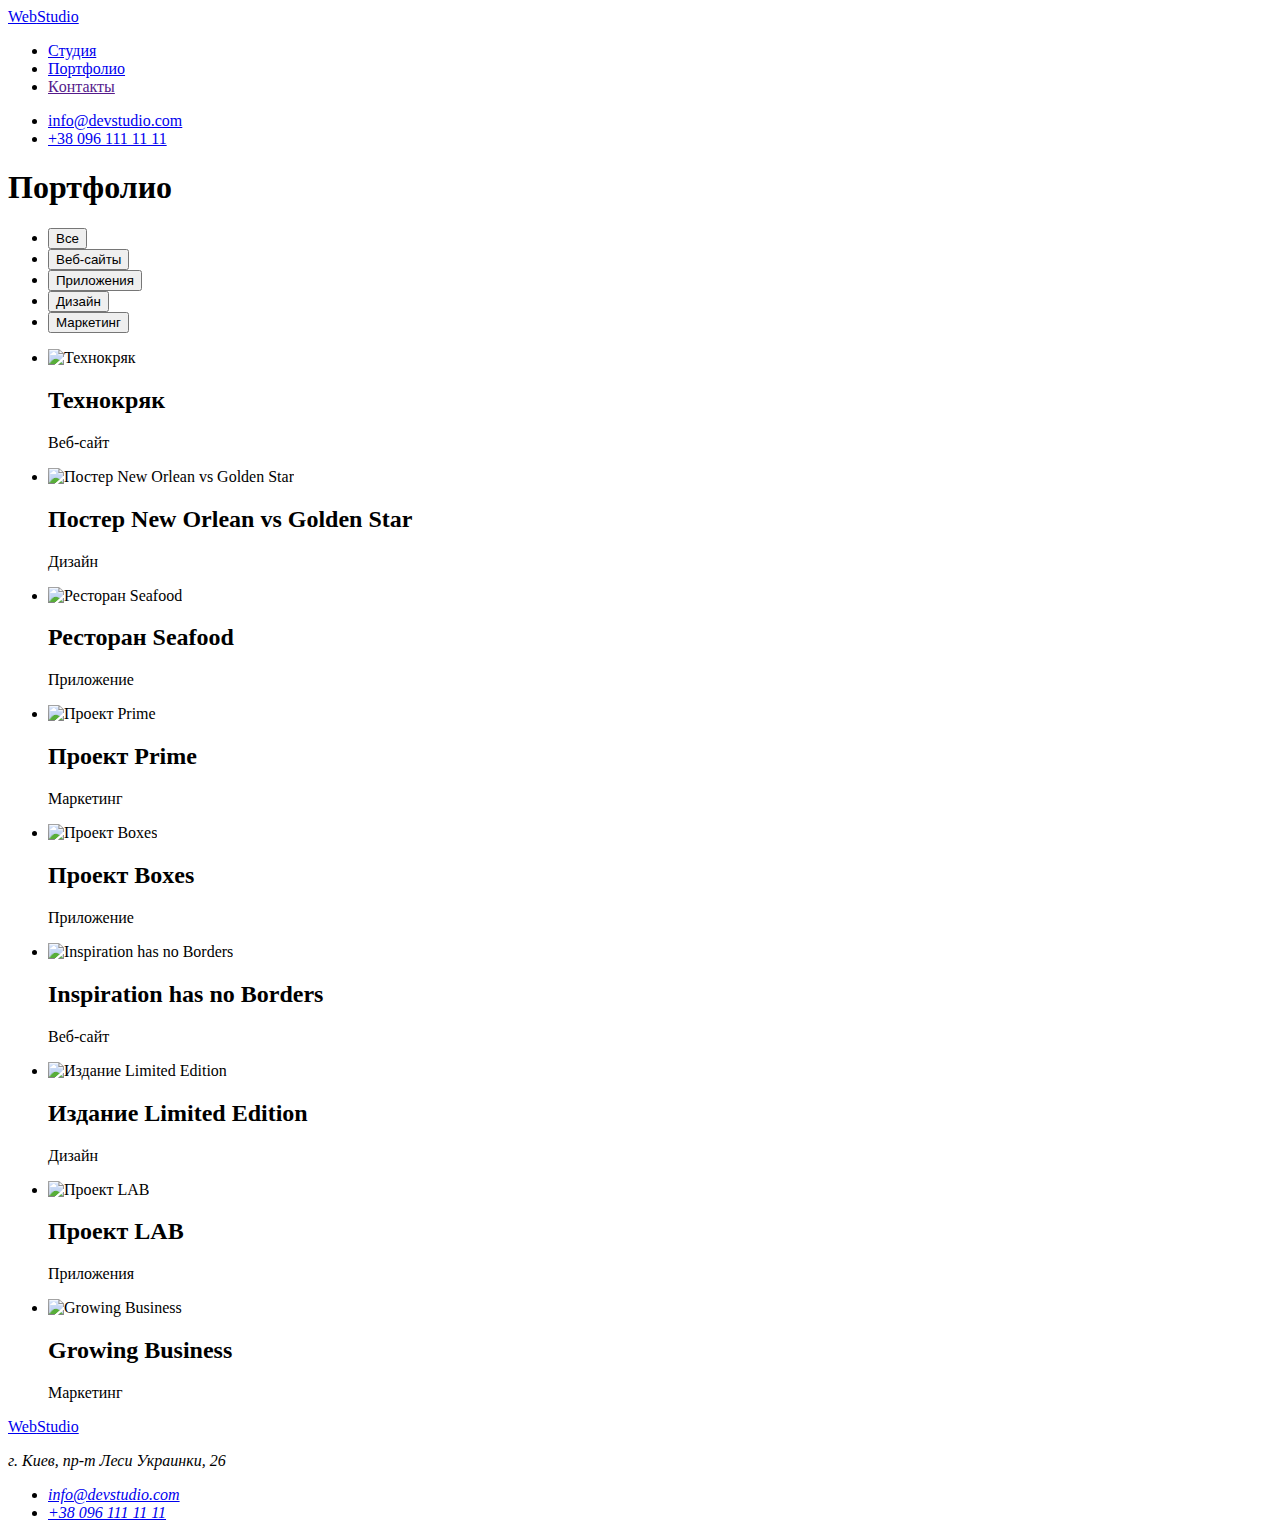
==== portfolio.html @ 94d2646f "Добавляет стартовые файлы" ====
<!DOCTYPE html>
<html lang="ru">
  <head>
    <meta charset="UTF-8" />
    <meta name="viewport" content="width=device-width, initial-scale=1.0" />
    <title>WebStudio</title>
    <link rel="preconnect" href="https://fonts.gstatic.com" />
    <link
      href="https://fonts.googleapis.com/css2?family=Raleway:wght@700&family=Roboto:wght@400;500;700;900&display=swap"
      rel="stylesheet"
    />
    <link
      rel="stylesheet"
      href="https://cdnjs.cloudflare.com/ajax/libs/modern-normalize/1.0.0/modern-normalize.min.css"
      integrity="sha512-ISS7cAi1PEhQ8jnbJpJZMd29NlhNj4AWYyLOSp2CE/CsHxTCu+r+t0D2yoJudVrd0/8fTVPUVDzY5Tvli75u/g=="
      crossorigin="anonymous"
    />
    <link rel="stylesheet" href="css/styles.css" />
  </head>
  <body>
    <!--Шапка сайта-->
    <header class="page-header">
      <div class="container">
        <nav class="nav">
          <a class="link logo" href="./index.html"
            ><span class="logo-part">Web</span>Studio</a
          >
          <ul class="nav list">
            <li class="nav-item">
              <a class="link nav" href="./index.html">Студия</a>
            </li>
            <li class="nav-item">
              <a class="link nav current" href="./portfolio.html">Портфолио</a>
            </li>
            <li class="nav-item"><a class="link nav" href="">Кoнтакты</a></li>
          </ul>
        </nav>
        <ul class="list contacts">
          <li class="contacts-item">
            <a class="link" href="mailto:info@devstudio.com"
              >info@devstudio.com</a
            >
          </li>
          <li class="contacts-item">
            <a class="link" href="tel:+380961111111">+38 096 111 11 11</a>
          </li>
        </ul>
      </div>
    </header>
    <main>
      <section class="section">
        <div class="container">
          <h1 class="hidden-title">Портфолио</h1>
          <ul class="list card-set menu-item">
            <li class="menu">
              <button type="button" class="button-menu">Все</button>
            </li>
            <li class="menu">
              <button type="button" class="button-menu">Веб-сайты</button>
            </li>
            <li class="menu">
              <button type="button" class="button-menu">Приложения</button>
            </li>
            <li class="menu">
              <button type="button" class="button-menu">Дизайн</button>
            </li>
            <li class="menu">
              <button type="button" class="button-menu">Маркетинг</button>
            </li>
          </ul>

          <ul class="list card-set">
            <li class="portfolio-card">
              <img
                src="./images/portfolio/img1.jpg"
                alt="Технокряк"
                width="368"
              />
              <div class="portfolio-text">
                <h2 class="portfolio-tittle">Технокряк</h2>
                <p class="portfolio-item">Веб-сайт</p>
              </div>
            </li>

            <li class="portfolio-card">
              <img
                src="./images/portfolio/img2.jpg"
                alt="Постер New Orlean vs Golden Star"
                width="368"
              />
              <div class="portfolio-text">
                <h2 class="portfolio-tittle">
                  Постер New Orlean vs Golden Star
                </h2>
                <p class="portfolio-item">Дизайн</p>
              </div>
            </li>

            <li class="portfolio-card">
              <img
                src="./images/portfolio/img3.jpg"
                alt="Ресторан Seafood"
                width="368"
              />
              <div class="portfolio-text">
                <h2 class="portfolio-tittle">Ресторан Seafood</h2>
                <p class="portfolio-item">Приложение</p>
              </div>
            </li>
            <li class="portfolio-card">
              <img
                src="./images/portfolio/img4.jpg"
                alt="Проект Prime"
                width="368"
              />
              <div class="portfolio-text">
                <h2 class="portfolio-tittle">Проект Prime</h2>
                <p class="portfolio-item">Маркетинг</p>
              </div>
            </li>
            <li class="portfolio-card">
              <img
                src="./images/portfolio/img5.jpg"
                alt="Проект Boxes"
                width="368"
              />
              <div class="portfolio-text">
                <h2 class="portfolio-tittle">Проект Boxes</h2>
                <p class="portfolio-item">Приложение</p>
              </div>
            </li>
            <li class="portfolio-card">
              <img
                src="./images/portfolio/img6.jpg"
                alt="Inspiration has no Borders"
                width="368"
              />
              <div class="portfolio-text">
                <h2 class="portfolio-tittle">Inspiration has no Borders</h2>
                <p class="portfolio-item">Веб-сайт</p>
              </div>
            </li>
            <li class="portfolio-card">
              <img
                src="./images/portfolio/img7.jpg"
                alt="Издание Limited Edition"
                width="368"
              />
              <div class="portfolio-text">
                <h2 class="portfolio-tittle">Издание Limited Edition</h2>
                <p class="portfolio-item">Дизайн</p>
              </div>
            </li>
            <li class="portfolio-card">
              <img
                src="./images/portfolio/img8.jpg"
                alt="Проект LAB"
                width="368"
              />
              <div class="portfolio-text">
                <h2 class="portfolio-tittle">Проект LAB</h2>
                <p class="portfolio-item">Приложения</p>
              </div>
            </li>
            <li class="portfolio-card">
              <img
                src="./images/portfolio/img9.jpg"
                alt="Growing Business"
                width="368"
              />
              <div class="portfolio-text">
                <h2 class="portfolio-tittle">Growing Business</h2>
                <p class="portfolio-item">Маркетинг</p>
              </div>
            </li>
          </ul>
        </div>
      </section>
    </main>
    <footer class="dark-bg footer">
      <div class="container">
        <a class="link logo white" href="./index.html"
          ><span class="logo-part">Web</span>Studio</a
        >
        <address class="address">
          <p class="text address">г. Киев, пр-т Леси Украинки, 26</p>
          <ul class="list">
            <li class="footer-item">
              <a class="link" href="mailto:info@devstudio.com"
                >info@devstudio.com</a
              >
            </li>
            <li class="footer-item">
              <a class="link" href="tel:+380961111111">+38 096 111 11 11</a>
            </li>
          </ul>
        </address>
      </div>
    </footer>
  </body>
</html>
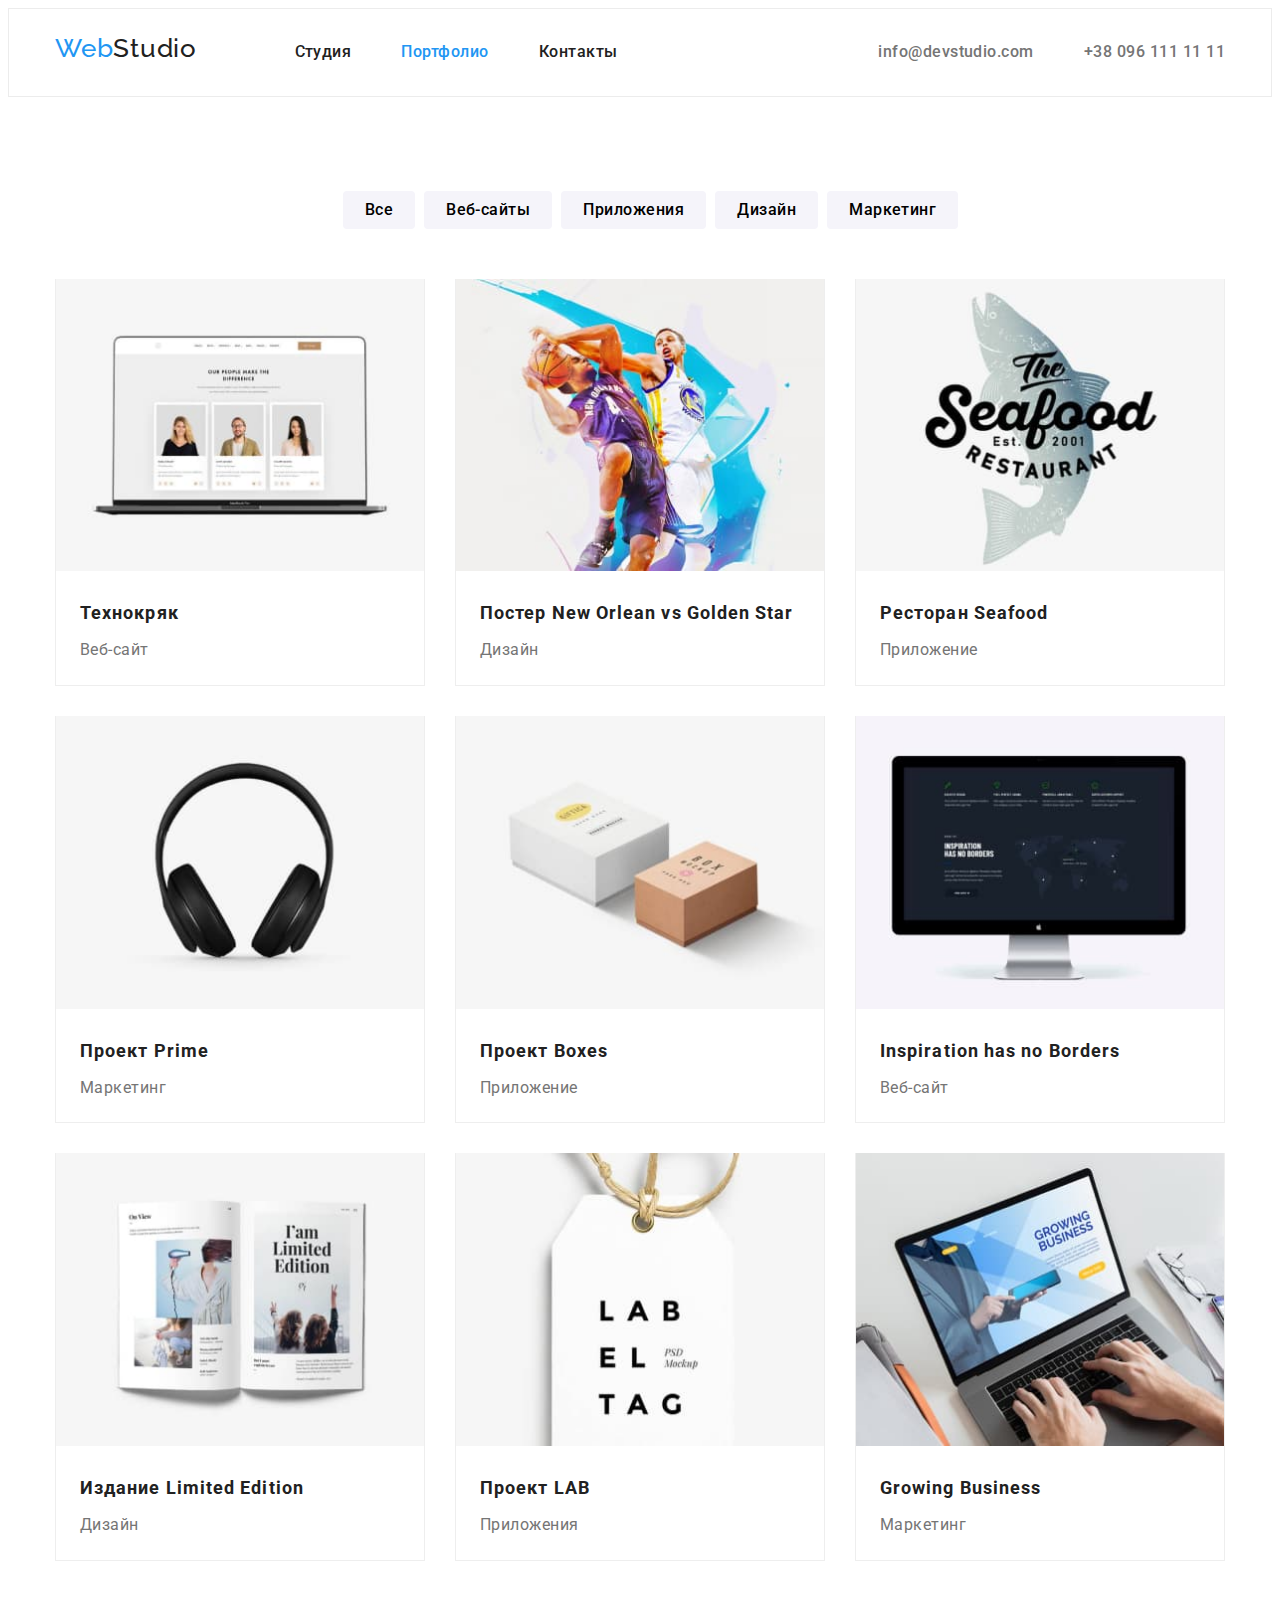
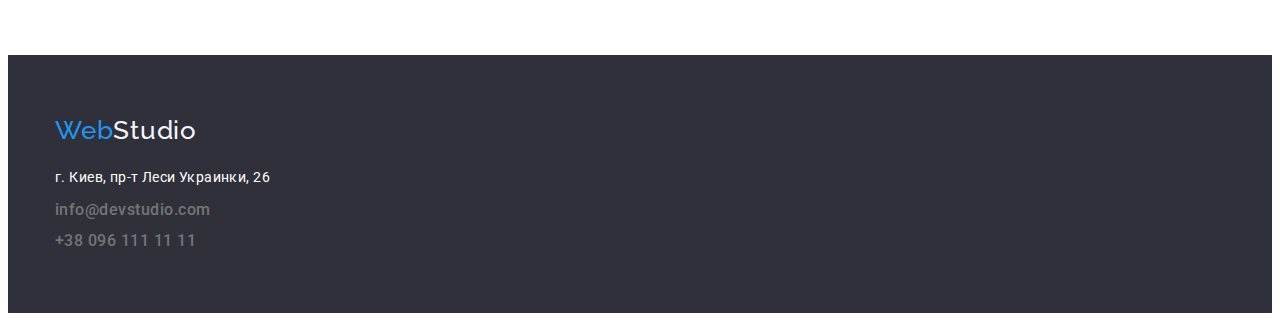
==== commit 497bb1ef: "Вносит правки" ====
--- a/portfolio.html
+++ b/portfolio.html
@@ -15,7 +15,7 @@
       integrity="sha512-ISS7cAi1PEhQ8jnbJpJZMd29NlhNj4AWYyLOSp2CE/CsHxTCu+r+t0D2yoJudVrd0/8fTVPUVDzY5Tvli75u/g=="
       crossorigin="anonymous"
     />
-    <link rel="stylesheet" href="css/styles.css" />
+    <link rel="stylesheet" href="./css /styles.css" />
   </head>
   <body>
     <!--Шапка сайта-->
@@ -72,7 +72,7 @@
           <ul class="list card-set">
             <li class="portfolio-card">
               <img
-                src="./images/portfolio/img1.jpg"
+                src="./images /portfolio/img1.jpg"
                 alt="Технокряк"
                 width="368"
               />
@@ -84,7 +84,7 @@
 
             <li class="portfolio-card">
               <img
-                src="./images/portfolio/img2.jpg"
+                src="./images /portfolio/img2.jpg"
                 alt="Постер New Orlean vs Golden Star"
                 width="368"
               />
@@ -98,7 +98,7 @@
 
             <li class="portfolio-card">
               <img
-                src="./images/portfolio/img3.jpg"
+                src="./images /portfolio/img3.jpg"
                 alt="Ресторан Seafood"
                 width="368"
               />
@@ -109,7 +109,7 @@
             </li>
             <li class="portfolio-card">
               <img
-                src="./images/portfolio/img4.jpg"
+                src="./images /portfolio/img4.jpg"
                 alt="Проект Prime"
                 width="368"
               />
@@ -120,7 +120,7 @@
             </li>
             <li class="portfolio-card">
               <img
-                src="./images/portfolio/img5.jpg"
+                src="./images /portfolio/img5.jpg"
                 alt="Проект Boxes"
                 width="368"
               />
@@ -131,7 +131,7 @@
             </li>
             <li class="portfolio-card">
               <img
-                src="./images/portfolio/img6.jpg"
+                src="./images /portfolio/img6.jpg"
                 alt="Inspiration has no Borders"
                 width="368"
               />
@@ -142,7 +142,7 @@
             </li>
             <li class="portfolio-card">
               <img
-                src="./images/portfolio/img7.jpg"
+                src="./images /portfolio/img7.jpg"
                 alt="Издание Limited Edition"
                 width="368"
               />
@@ -153,7 +153,7 @@
             </li>
             <li class="portfolio-card">
               <img
-                src="./images/portfolio/img8.jpg"
+                src="./images /portfolio/img8.jpg"
                 alt="Проект LAB"
                 width="368"
               />
@@ -164,7 +164,7 @@
             </li>
             <li class="portfolio-card">
               <img
-                src="./images/portfolio/img9.jpg"
+                src="./images /portfolio/img9.jpg"
                 alt="Growing Business"
                 width="368"
               />
--- a/css /styles.css
+++ b/css /styles.css
@@ -0,0 +1,355 @@
+:root {
+  --primary-color: #757575;
+  --secondary-color: #212121;
+  --accent-color: #2196f3;
+  --main-font: "Roboto";
+  --accent-font: "Raleway";
+  --prime-bg: #e5e5e5;
+  --secondary-bg: #f5f4fa;
+  --dark-bg: #2f303a;
+}
+html {
+  box-sizing: border-box;
+}
+
+*,
+*::before,
+*::after {
+  box-sizing: inherit;
+}
+
+h1,
+h2,
+h3,
+h4,
+h5,
+h6,
+p {
+  margin-top: 0;
+}
+
+.list {
+  list-style: none;
+  padding-left: 0;
+  margin: 0;
+}
+
+/* img {
+  display: block;
+  max-width: 100%;
+  height: auto; */
+
+body {
+  font-family: var(--main-font), sans-serif;
+  font-size: 16px;
+  letter-spacing: 0.03em;
+  color: var(--primary-color);
+  font-weight: 400;
+}
+
+.link {
+  color: inherit;
+  text-decoration: none;
+  line-height: 1.43;
+  font-weight: 500;
+  padding-top: 32px;
+  padding-bottom: 32px;
+}
+
+.container {
+  width: 1200px;
+  padding-right: 15px;
+  padding-left: 15px;
+  margin-left: auto;
+  margin-right: auto;
+}
+
+.nav.list {
+  display: inline-flex;
+}
+
+.nav-item:not(:last-child) {
+  margin-right: 50px;
+}
+
+.contacts-item:not(:last-child) {
+  margin-right: 50px;
+}
+
+.page-header .container {
+  display: flex;
+  align-items: center;
+}
+.nav {
+  margin-right: auto;
+  align-items: center;
+}
+.page-header .list.contacts {
+  display: flex;
+}
+
+.page-header {
+  /* padding-top: 30px;
+  padding-bottom: 30px; */
+  border: 1px solid #ececec;
+}
+
+.link.nav {
+  color: var(--secondary-color);
+  display: inline-block;
+}
+.link.nav.current {
+  color: var(--accent-color);
+}
+.link:hover,
+.link:focus,
+.link:active {
+  color: var(--accent-color);
+}
+
+.address {
+  font-style: inherit;
+  margin: 0;
+}
+.link.logo {
+  color: var(--secondary-color);
+  font-family: var(--accent-font);
+  font-size: 26px;
+  letter-spacing: 0.03em;
+  line-height: 1.19;
+  margin-right: 93px;
+  /* display: inline-block; */
+}
+.link.logo.white {
+  color: #f5f4fa;
+}
+.logo-part {
+  color: var(--accent-color);
+}
+.dark-bg {
+  background-color: var(--dark-bg);
+}
+.hero-section {
+  margin-left: auto;
+  margin-right: auto;
+  padding: 200px 0px;
+}
+
+.hero-container {
+  max-width: 696px;
+}
+
+.title {
+  font-size: 44px;
+  line-height: 1.36;
+  letter-spacing: 0.06em;
+  text-transform: uppercase;
+  text-align: center;
+  font-weight: 900;
+  color: #ffffff;
+}
+.button {
+  font-size: 16px;
+  line-height: 1.87;
+  font-weight: 700;
+  display: flex;
+  text-align: center;
+  align-items: center;
+  letter-spacing: 0.06em;
+  color: white;
+  background-color: var(--accent-color);
+  cursor: pointer;
+  margin-left: auto;
+  margin-right: auto;
+  /* margin-bottom: 200px; */
+  border: none;
+  border-radius: 4px;
+  padding-left: 30px;
+  padding-right: 30px;
+  padding-top: 10px;
+  padding-bottom: 10px;
+}
+.button:focus {
+  background-color: var(--accent-color);
+}
+.hidden-title {
+  /* visibility: hidden;
+  height: 0; */
+  position: absolute;
+  clip: rect(0 0 0 0);
+  width: 1px;
+  height: 1px;
+  margin: -1px;
+}
+.title-features {
+  font-size: 14px;
+  line-height: 1.14;
+  letter-spacing: 0.03em;
+  text-transform: uppercase;
+  color: var(--secondary-color);
+  font-weight: 700;
+  margin-bottom: 10px;
+}
+
+.text {
+  font-size: 14px;
+  line-height: 1.71;
+  letter-spacing: 0.03em;
+  color: var(--primary-color);
+}
+.section {
+  padding-top: 94px;
+  padding-bottom: 94px;
+}
+.section.team {
+  background-color: var(--secondary-bg);
+}
+.section.gallery {
+  padding-top: 0;
+}
+
+.second-title {
+  font-size: 36px;
+  line-height: 1.16;
+  text-align: center;
+  letter-spacing: 0.03em;
+  color: var(--secondary-color);
+  font-weight: 700;
+  margin-bottom: 50px;
+}
+.card-set {
+  display: flex;
+  flex-wrap: wrap;
+  margin-right: -30px;
+}
+.features-item {
+  width: 270px;
+  /* height: 101px; */
+  margin-right: 30px;
+  flex-basis: calc((100% - 4 * 30px) / 4);
+}
+
+.gallery-item {
+  margin-right: 30px;
+  flex-basis: calc((100% - 3 * 30px) / 3);
+}
+
+.team-names {
+  font-weight: 500;
+  font-size: 16px;
+  line-height: 1.187;
+  letter-spacing: 0.03em;
+  color: var(--secondary-color);
+  /* padding-top: 30px; */
+  margin-bottom: 0;
+}
+.team-cards {
+  text-align: center;
+  margin-right: 30px;
+  flex-basis: calc((100% - 4 * 30px) / 4);
+  background-color: #fff;
+  box-shadow: 0px 1px 3px rgba(0, 0, 0, 0.12), 0px 1px 1px rgba(0, 0, 0, 0.14),
+    0px 2px 1px rgba(0, 0, 0, 0.2);
+  border-radius: 0px 0px 4px 4px;
+}
+.card-text {
+  padding: 30px;
+}
+.position {
+  font-size: 16px;
+  line-height: 1.18;
+  letter-spacing: 0.03em;
+  color: var(--primary-color);
+  padding-top: 10px;
+  /* padding-bottom: 30px; */
+  margin-bottom: 0;
+}
+
+.dark-bg.footer {
+  padding-top: 60px;
+  padding-bottom: 60px;
+}
+.text.address {
+  color: #ffffff;
+  margin-top: 20px;
+}
+.footer-item {
+  margin-top: 9px;
+}
+.button-menu {
+  background: var(--secondary-bg);
+  border-radius: 4px;
+  font-family: Roboto;
+  font-size: 16px;
+  line-height: 1.62;
+  text-align: center;
+  letter-spacing: 0.03em;
+  align-items: center;
+  font-weight: 500;
+  border: none;
+  padding-left: 22px;
+  padding-right: 22px;
+  padding-top: 6px;
+  padding-bottom: 6px;
+}
+.button-menu:hover,
+.button-menu:focus {
+  background-color: var(--accent-color);
+  color: #ffffff;
+  box-shadow: 0px 3px 1px rgba(0, 0, 0, 0.1), 0px 1px 2px rgba(0, 0, 0, 0.08),
+    0px 2px 2px rgba(0, 0, 0, 0.12);
+}
+.menu {
+  text-align: center;
+  margin-right: 9px;
+}
+.list.menu-item {
+  justify-content: center;
+  margin-bottom: 50px;
+}
+.portfolio-text {
+  /* margin-left: 24px;
+  margin-top: 20px; */
+  padding-left: 24px;
+  padding-right: 24px;
+  padding-top: 20px;
+  padding-bottom: 20px;
+}
+
+.portfolio-tittle {
+  font-weight: 700;
+  font-size: 18px;
+  line-height: 2;
+  letter-spacing: 0.06em;
+  color: var(--secondary-color);
+  /* margin-top: 20px; */
+  /* margin-left: 24px; */
+  margin-bottom: 0;
+}
+.portfolio-item {
+  font-size: 16px;
+  line-height: 1.87;
+  letter-spacing: 0.03em;
+  color: var(--primary-color);
+  /* margin-left: 24px; */
+  /* margin-bottom: 20px; */
+  margin-top: 4px;
+  margin-block-end: 0em;
+}
+.portfolio-card {
+  margin-right: 30px;
+  flex-basis: calc((100% - 9 * 30px) / 9);
+  border: 1px solid #eeeeee;
+  width: 370px;
+  margin-bottom: 30px;
+  min-height: 404px;
+  border-top: none;
+}
+
+.portfolio-card:nth-child(3n) {
+  margin-right: 0;
+}
+
+.portfolio-card:nth-last-child(-n + 3) {
+  margin-bottom: 0;
+}
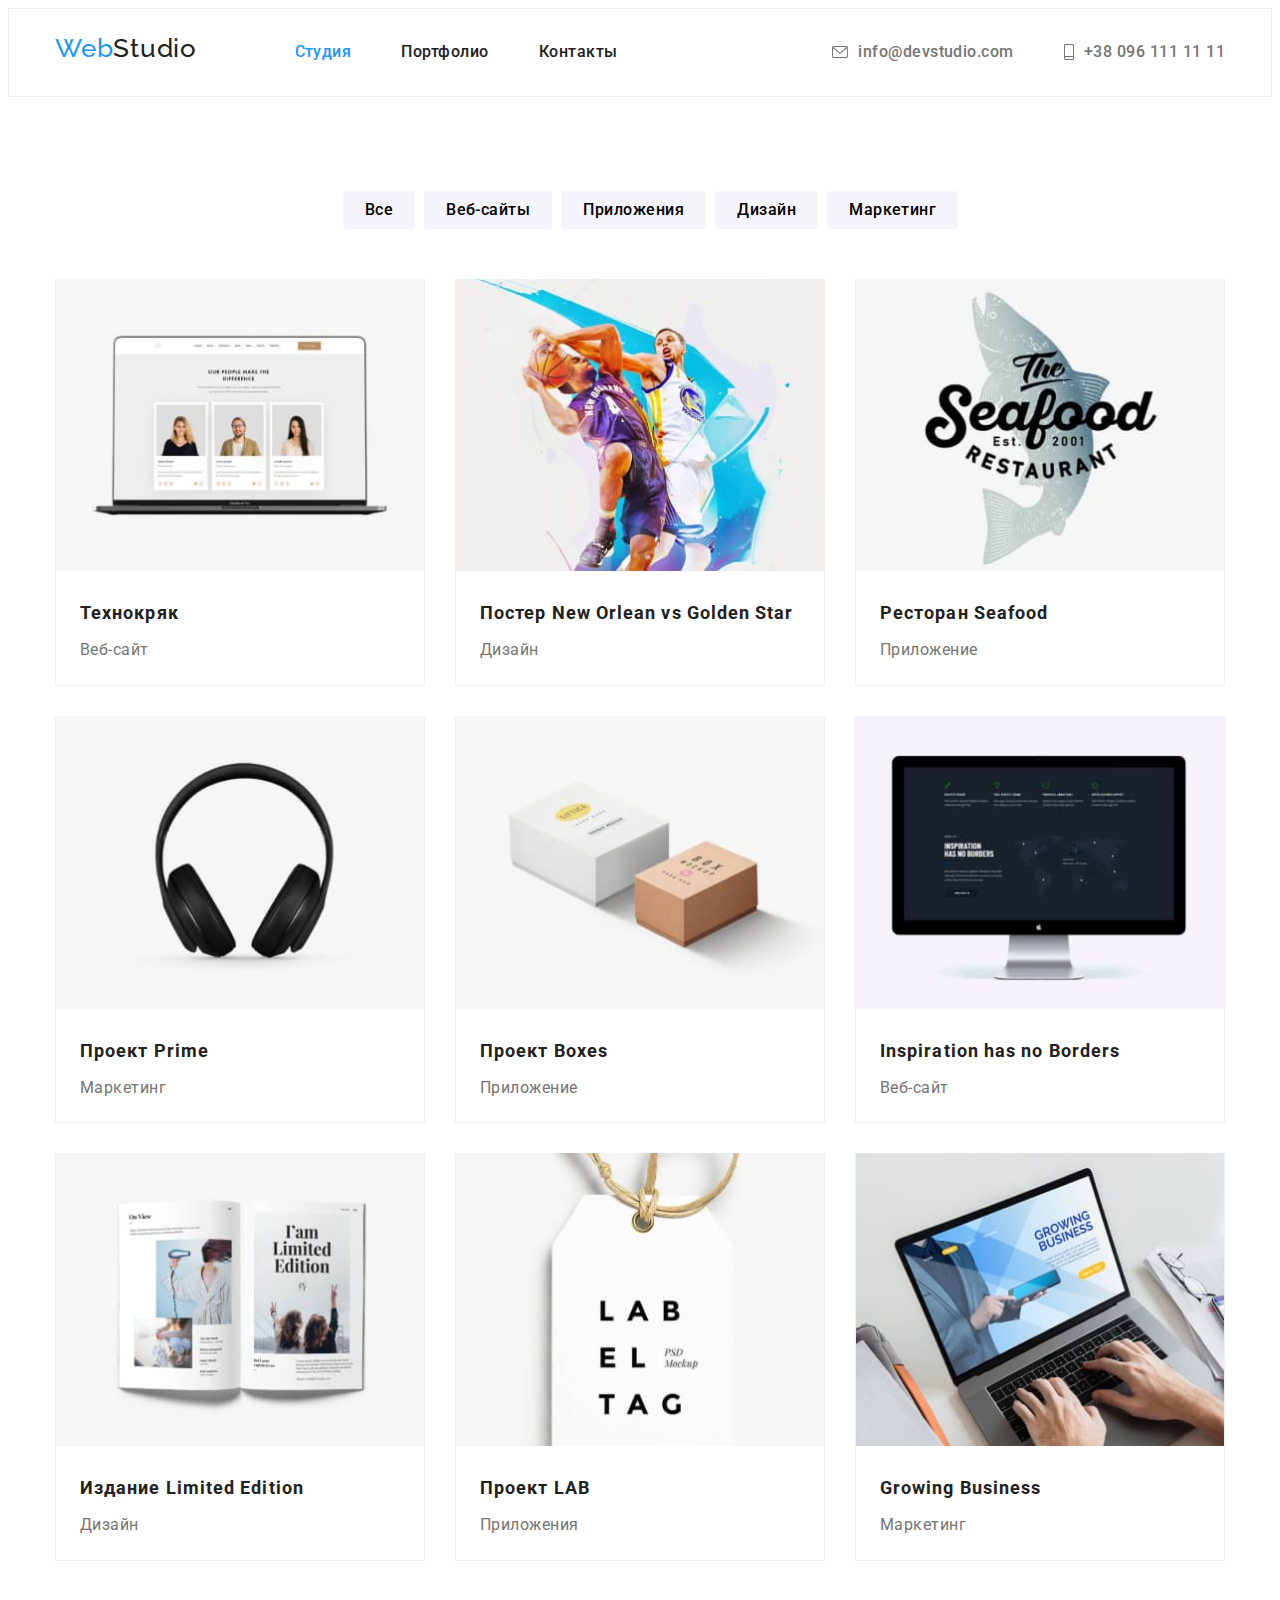
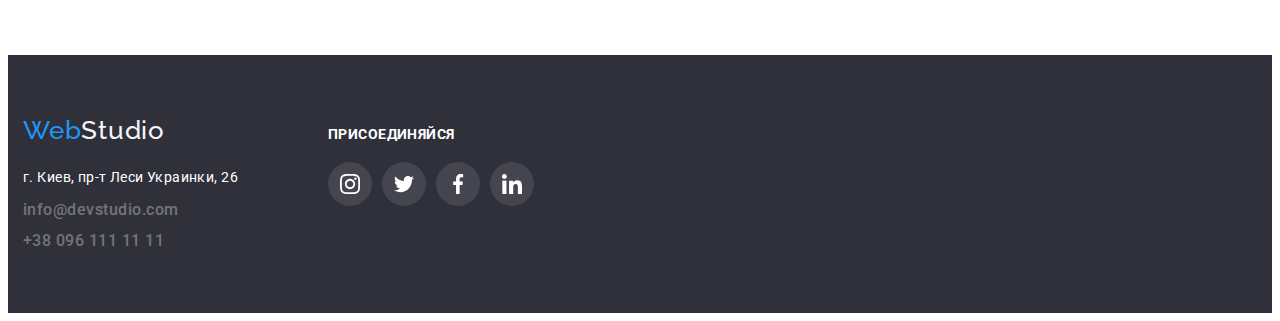
==== commit d3548193: "Добавляет фон и декоративные элементы" ====
--- a/portfolio.html
+++ b/portfolio.html
@@ -27,22 +27,30 @@
           >
           <ul class="nav list">
             <li class="nav-item">
-              <a class="link nav" href="./index.html">Студия</a>
+              <a class="link nav current" href="./index.html">Студия</a>
             </li>
             <li class="nav-item">
-              <a class="link nav current" href="./portfolio.html">Портфолио</a>
+              <a class="link nav" href="./portfolio.html">Портфолио</a>
             </li>
             <li class="nav-item"><a class="link nav" href="">Кoнтакты</a></li>
           </ul>
         </nav>
         <ul class="list contacts">
           <li class="contacts-item">
-            <a class="link" href="mailto:info@devstudio.com"
-              >info@devstudio.com</a
-            >
+            <a class="link contacts-link" href="mailto:info@devstudio.com">
+              <svg class="contacts-icon">
+                <use href="./images/svg/sprite.svg#icon-envelope"></use>
+              </svg>
+              info@devstudio.com
+            </a>
           </li>
           <li class="contacts-item">
-            <a class="link" href="tel:+380961111111">+38 096 111 11 11</a>
+            <a class="link contacts-link" href="tel:+380961111111">
+              <svg class="contacts-icon phone">
+                <use href="./images/svg/sprite.svg#icon-phone"></use>
+              </svg>
+              +38 096 111 11 11
+            </a>
           </li>
         </ul>
       </div>
@@ -72,7 +80,7 @@
           <ul class="list card-set">
             <li class="portfolio-card">
               <img
-                src="./images /portfolio/img1.jpg"
+                src="./images/portfolio/img1.jpg"
                 alt="Технокряк"
                 width="368"
               />
@@ -84,7 +92,7 @@
 
             <li class="portfolio-card">
               <img
-                src="./images /portfolio/img2.jpg"
+                src="./images/portfolio/img2.jpg"
                 alt="Постер New Orlean vs Golden Star"
                 width="368"
               />
@@ -98,7 +106,7 @@
 
             <li class="portfolio-card">
               <img
-                src="./images /portfolio/img3.jpg"
+                src="./images/portfolio/img3.jpg"
                 alt="Ресторан Seafood"
                 width="368"
               />
@@ -109,7 +117,7 @@
             </li>
             <li class="portfolio-card">
               <img
-                src="./images /portfolio/img4.jpg"
+                src="./images/portfolio/img4.jpg"
                 alt="Проект Prime"
                 width="368"
               />
@@ -120,7 +128,7 @@
             </li>
             <li class="portfolio-card">
               <img
-                src="./images /portfolio/img5.jpg"
+                src="./images/portfolio/img5.jpg"
                 alt="Проект Boxes"
                 width="368"
               />
@@ -131,7 +139,7 @@
             </li>
             <li class="portfolio-card">
               <img
-                src="./images /portfolio/img6.jpg"
+                src="./images/portfolio/img6.jpg"
                 alt="Inspiration has no Borders"
                 width="368"
               />
@@ -142,7 +150,7 @@
             </li>
             <li class="portfolio-card">
               <img
-                src="./images /portfolio/img7.jpg"
+                src="./images/portfolio/img7.jpg"
                 alt="Издание Limited Edition"
                 width="368"
               />
@@ -153,7 +161,7 @@
             </li>
             <li class="portfolio-card">
               <img
-                src="./images /portfolio/img8.jpg"
+                src="./images/portfolio/img8.jpg"
                 alt="Проект LAB"
                 width="368"
               />
@@ -164,7 +172,7 @@
             </li>
             <li class="portfolio-card">
               <img
-                src="./images /portfolio/img9.jpg"
+                src="./images/portfolio/img9.jpg"
                 alt="Growing Business"
                 width="368"
               />
@@ -177,24 +185,81 @@
         </div>
       </section>
     </main>
+
+    <!-- Футер -->
     <footer class="dark-bg footer">
-      <div class="container">
-        <a class="link logo white" href="./index.html"
-          ><span class="logo-part">Web</span>Studio</a
-        >
-        <address class="address">
-          <p class="text address">г. Киев, пр-т Леси Украинки, 26</p>
-          <ul class="list">
-            <li class="footer-item">
-              <a class="link" href="mailto:info@devstudio.com"
-                >info@devstudio.com</a
-              >
-            </li>
-            <li class="footer-item">
-              <a class="link" href="tel:+380961111111">+38 096 111 11 11</a>
-            </li>
-          </ul>
-        </address>
+      <div class="container footer-container">
+        <div class="address-container">
+          <a class="link logo white" href="./index.html"
+            ><span class="logo-part">Web</span>Studio</a
+          >
+          <address class="address">
+            <p class="text address">г. Киев, пр-т Леси Украинки, 26</p>
+            <ul class="list">
+              <li class="footer-item">
+                <a class="link" href="mailto:info@devstudio.com"
+                  >info@devstudio.com</a
+                >
+              </li>
+              <li class="footer-item">
+                <a class="link" href="tel:+380961111111">+38 096 111 11 11</a>
+              </li>
+            </ul>
+          </address>
+        </div>
+        <div class="join-container">
+          <h3 class="third-title">Присоединяйся</h3>
+          <ul class="list social-icons">
+            <li class="social-icons-item">
+              <a
+                href=""
+                class="footer-icons-link"
+                target="_blank"
+                rel="noopener noreferrer"
+              >
+                <svg class="footer-icons-svg">
+                  <use href="./images/svg/sprite.svg#icon-instagram"></use>
+                </svg>
+              </a>
+            </li>
+            <li class="social-icons-item">
+              <a
+                href=""
+                class="footer-icons-link"
+                target="_blank"
+                rel="noopener noreferrer"
+              >
+                <svg class="footer-icons-svg">
+                  <use href="./images/svg/sprite.svg#icon-twitter"></use>
+                </svg>
+              </a>
+            </li>
+            <li class="social-icons-item">
+              <a
+                href=""
+                class="footer-icons-link"
+                target="_blank"
+                rel="noopener noreferrer"
+              >
+                <svg class="footer-icons-svg">
+                  <use href="./images/svg/sprite.svg#icon-facebook"></use>
+                </svg>
+              </a>
+            </li>
+            <li class="social-icons-item">
+              <a
+                href=""
+                class="footer-icons-link"
+                target="_blank"
+                rel="noopener noreferrer"
+              >
+                <svg class="footer-icons-svg">
+                  <use href="./images/svg/sprite.svg#icon-linkedin"></use>
+                </svg>
+              </a>
+            </li>
+          </ul>
+        </div>
       </div>
     </footer>
   </body>
--- a/css /styles.css
+++ b/css /styles.css
@@ -7,6 +7,7 @@
   --prime-bg: #e5e5e5;
   --secondary-bg: #f5f4fa;
   --dark-bg: #2f303a;
+  --social-icon-color: #afb1b8;
 }
 html {
   box-sizing: border-box;
@@ -64,6 +65,7 @@
   margin-right: auto;
 }
 
+/* Хедер */
 .nav.list {
   display: inline-flex;
 }
@@ -74,6 +76,23 @@
 
 .contacts-item:not(:last-child) {
   margin-right: 50px;
+}
+.contacts-link {
+  display: flex;
+  align-items: center;
+}
+.contacts-icon {
+  width: 16px;
+  height: 12px;
+  margin-right: 10px;
+  fill: var(--primary-color);
+}
+.contacts-icon.phone {
+  width: 10px;
+  height: 16px;
+}
+.link:hover .contacts-icon {
+  fill: var(--accent-color);
 }
 
 .page-header .container {
@@ -96,7 +115,7 @@
 
 .link.nav {
   color: var(--secondary-color);
-  display: inline-block;
+  display: block;
 }
 .link.nav.current {
   color: var(--accent-color);
@@ -129,10 +148,20 @@
 .dark-bg {
   background-color: var(--dark-bg);
 }
+/* Hero section */
 .hero-section {
   margin-left: auto;
   margin-right: auto;
   padding: 200px 0px;
+  background-image: linear-gradient(
+      to top,
+      rgba(47, 48, 58, 0.4),
+      rgba(47, 48, 58, 0.4)
+    ),
+    url(../images/bgimg.jpg);
+
+  max-width: 1600px;
+  background-repeat: no-repeat;
 }
 
 .hero-container {
@@ -172,9 +201,9 @@
 .button:focus {
   background-color: var(--accent-color);
 }
+
+/* Особенности */
 .hidden-title {
-  /* visibility: hidden;
-  height: 0; */
   position: absolute;
   clip: rect(0 0 0 0);
   width: 1px;
@@ -189,6 +218,55 @@
   color: var(--secondary-color);
   font-weight: 700;
   margin-bottom: 10px;
+}
+.first-feature::before {
+  content: "";
+  width: 270px;
+  height: 120px;
+  background-image: url(../images/svg/antenna.svg);
+  display: block;
+  background-position: right 100px top 25px;
+  background-repeat: no-repeat;
+  border-radius: 4px;
+  background-color: var(--secondary-bg);
+  margin-bottom: 30px;
+}
+
+.second-feature::before {
+  content: "";
+  width: 270px;
+  height: 120px;
+  background-image: url(../images/svg/clock.svg);
+  display: block;
+  background-position: right 100px top 25px;
+  background-repeat: no-repeat;
+  border-radius: 4px;
+  background-color: var(--secondary-bg);
+  margin-bottom: 30px;
+}
+.third-feature::before {
+  content: "";
+  width: 270px;
+  height: 120px;
+  background-image: url(../images/svg/diagram.svg);
+  display: block;
+  background-position: right 100px top 25px;
+  background-repeat: no-repeat;
+  border-radius: 4px;
+  background-color: var(--secondary-bg);
+  margin-bottom: 30px;
+}
+.fourth-feature::before {
+  content: "";
+  width: 270px;
+  height: 120px;
+  background-image: url(../images/svg/astronaut.svg);
+  display: block;
+  background-position: right 100px top 25px;
+  background-repeat: no-repeat;
+  border-radius: 4px;
+  background-color: var(--secondary-bg);
+  margin-bottom: 30px;
 }
 
 .text {
@@ -264,6 +342,68 @@
   /* padding-bottom: 30px; */
   margin-bottom: 0;
 }
+/* Иконки соц-сетей */
+.social-icons {
+  display: inline-flex;
+  padding-bottom: 30px;
+}
+.social-icons-item:not(:last-child) {
+  margin-right: 10px;
+}
+.social-icons-svg {
+  width: 20px;
+  height: 20px;
+  fill: var(--social-icon-color);
+}
+.social-icons-link {
+  width: 44px;
+  height: 44px;
+  border-radius: 50%;
+  background-color: #fff;
+  display: flex;
+  align-items: center;
+  justify-content: center;
+}
+.social-icons-link:hover .social-icons-svg,
+.social-icons-link:focus .social-icons-svg {
+  fill: #fff;
+}
+.social-icons-link:hover,
+.social-icons-link:focus {
+  background-color: var(--accent-color);
+}
+
+/* Постоянные клиенты */
+.clients-list {
+  display: flex;
+}
+.clients-link {
+  border: 1px solid var(--social-icon-color);
+  border-radius: 4px;
+  display: block;
+  padding-left: 32px;
+  padding-right: 32px;
+  padding-top: 16px;
+  padding-bottom: 16px;
+}
+.clients-link:hover .clients-svg,
+.clients-link:focus .clients-svg {
+  fill: var(--accent-color);
+}
+.clients-link:hover,
+.clients-link:focus {
+  border-color: var(--accent-color);
+}
+.clients-svg {
+  width: 106px;
+  height: 60px;
+  fill: var(--social-icon-color);
+}
+.clients-item:not(:last-child) {
+  margin-right: 30px;
+}
+
+/* Футер */
 
 .dark-bg.footer {
   padding-top: 60px;
@@ -276,6 +416,41 @@
 .footer-item {
   margin-top: 9px;
 }
+.third-title {
+  font-weight: bold;
+  font-size: 14px;
+  line-height: 16px;
+  letter-spacing: 0.03em;
+  text-transform: uppercase;
+  color: #ffffff;
+  margin-bottom: 20px;
+}
+/* Иконки футера */
+.footer-icons-link {
+  width: 44px;
+  height: 44px;
+  border-radius: 50%;
+  background-color: rgba(255, 255, 255, 0.1);
+  display: flex;
+  align-items: center;
+  justify-content: center;
+}
+.footer-icons-svg {
+  width: 20px;
+  height: 20px;
+  fill: #ffffff;
+}
+.footer-icons-link:hover {
+  background-color: var(--accent-color);
+}
+.footer-container {
+  display: inline-flex;
+  align-items: baseline;
+}
+.address-container {
+  margin-right: 70px;
+}
+/* Портфолио */
 .button-menu {
   background: var(--secondary-bg);
   border-radius: 4px;
@@ -308,8 +483,6 @@
   margin-bottom: 50px;
 }
 .portfolio-text {
-  /* margin-left: 24px;
-  margin-top: 20px; */
   padding-left: 24px;
   padding-right: 24px;
   padding-top: 20px;
@@ -322,8 +495,6 @@
   line-height: 2;
   letter-spacing: 0.06em;
   color: var(--secondary-color);
-  /* margin-top: 20px; */
-  /* margin-left: 24px; */
   margin-bottom: 0;
 }
 .portfolio-item {
@@ -345,7 +516,10 @@
   min-height: 404px;
   border-top: none;
 }
-
+.portfolio-card:hover {
+  box-shadow: 0px 1px 1px rgba(0, 0, 0, 0.12), 0px 4px 4px rgba(0, 0, 0, 0.06),
+    1px 4px 6px rgba(0, 0, 0, 0.16);
+}
 .portfolio-card:nth-child(3n) {
   margin-right: 0;
 }
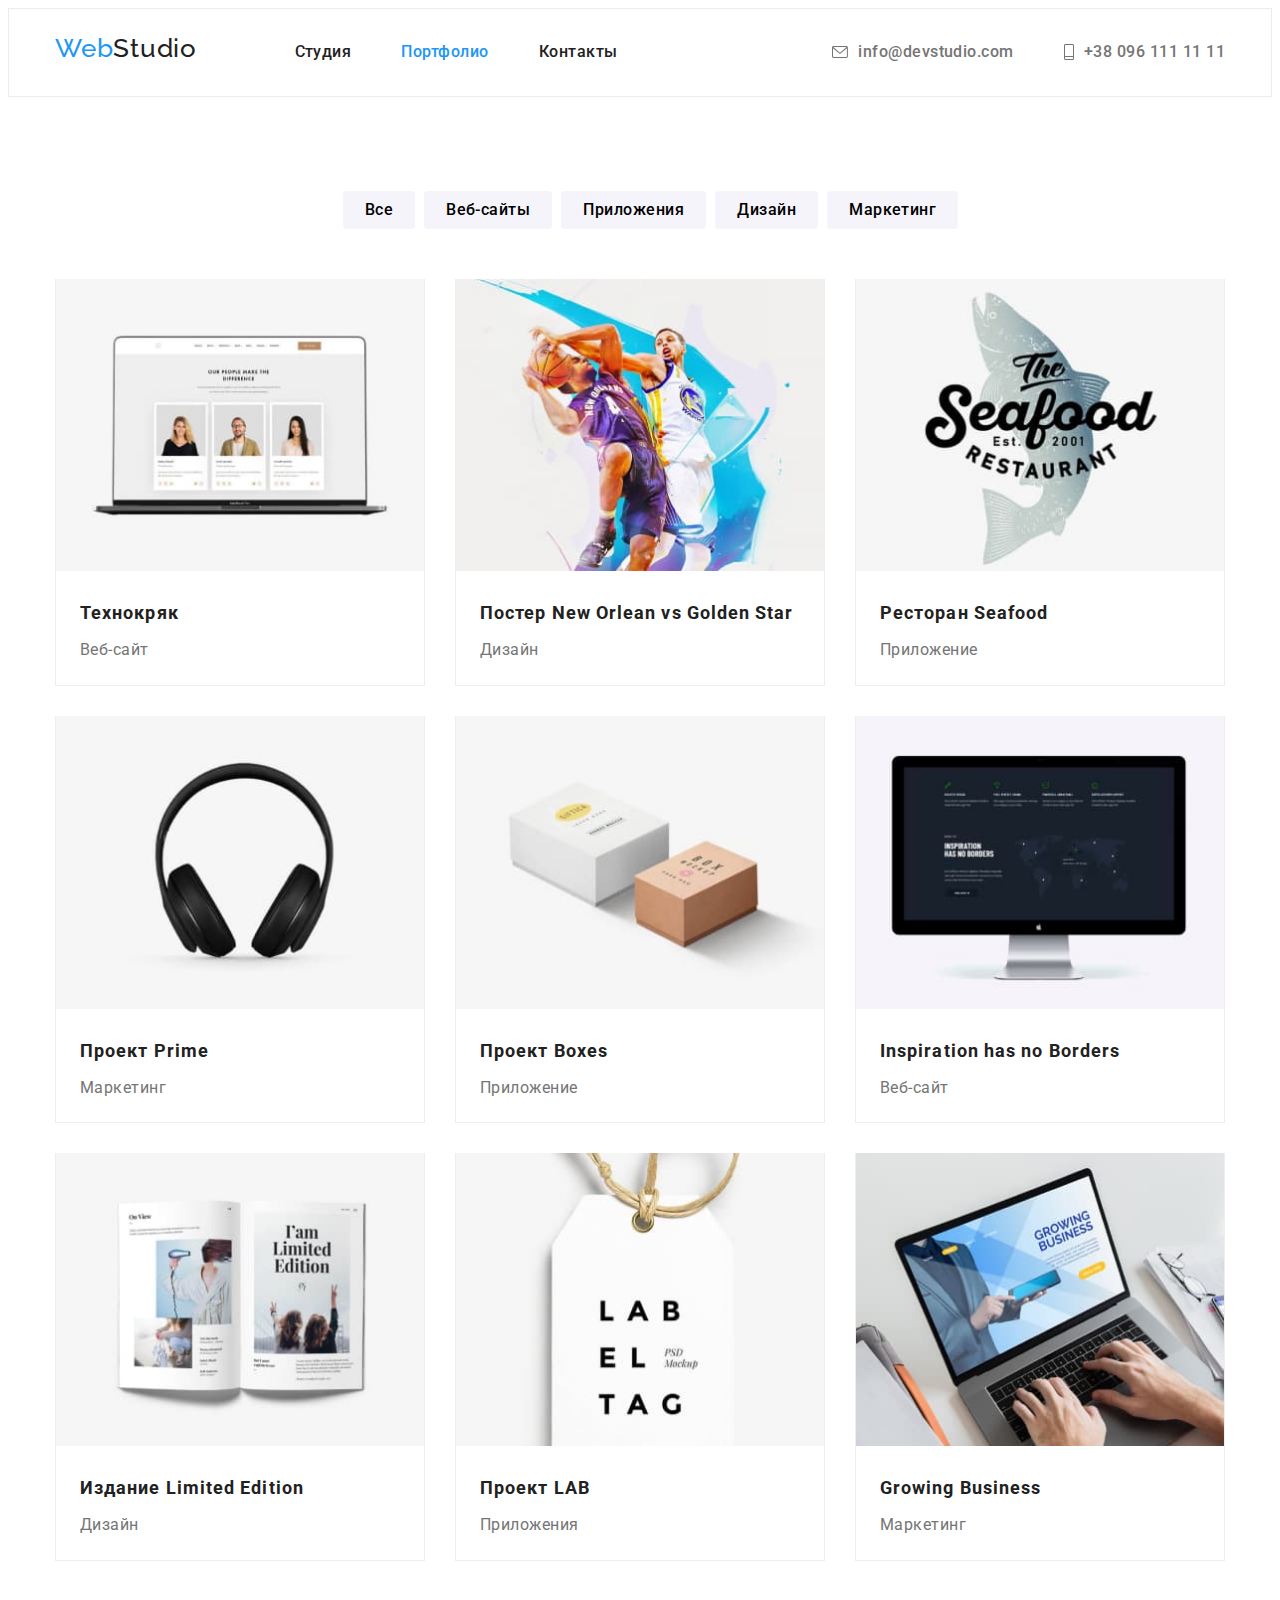
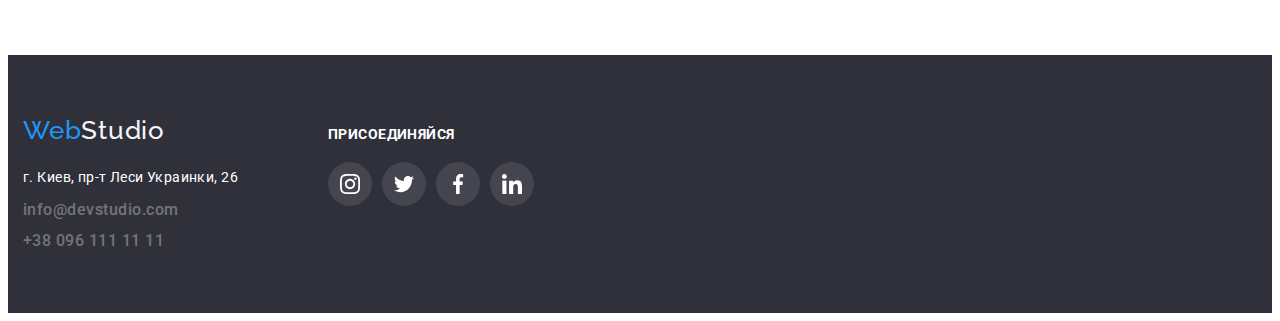
==== commit 60344123: "Добавляет стили текущей ссылки" ====
--- a/portfolio.html
+++ b/portfolio.html
@@ -27,10 +27,10 @@
           >
           <ul class="nav list">
             <li class="nav-item">
-              <a class="link nav current" href="./index.html">Студия</a>
+              <a class="link nav" href="./index.html">Студия</a>
             </li>
             <li class="nav-item">
-              <a class="link nav" href="./portfolio.html">Портфолио</a>
+              <a class="link nav current" href="./portfolio.html">Портфолио</a>
             </li>
             <li class="nav-item"><a class="link nav" href="">Кoнтакты</a></li>
           </ul>
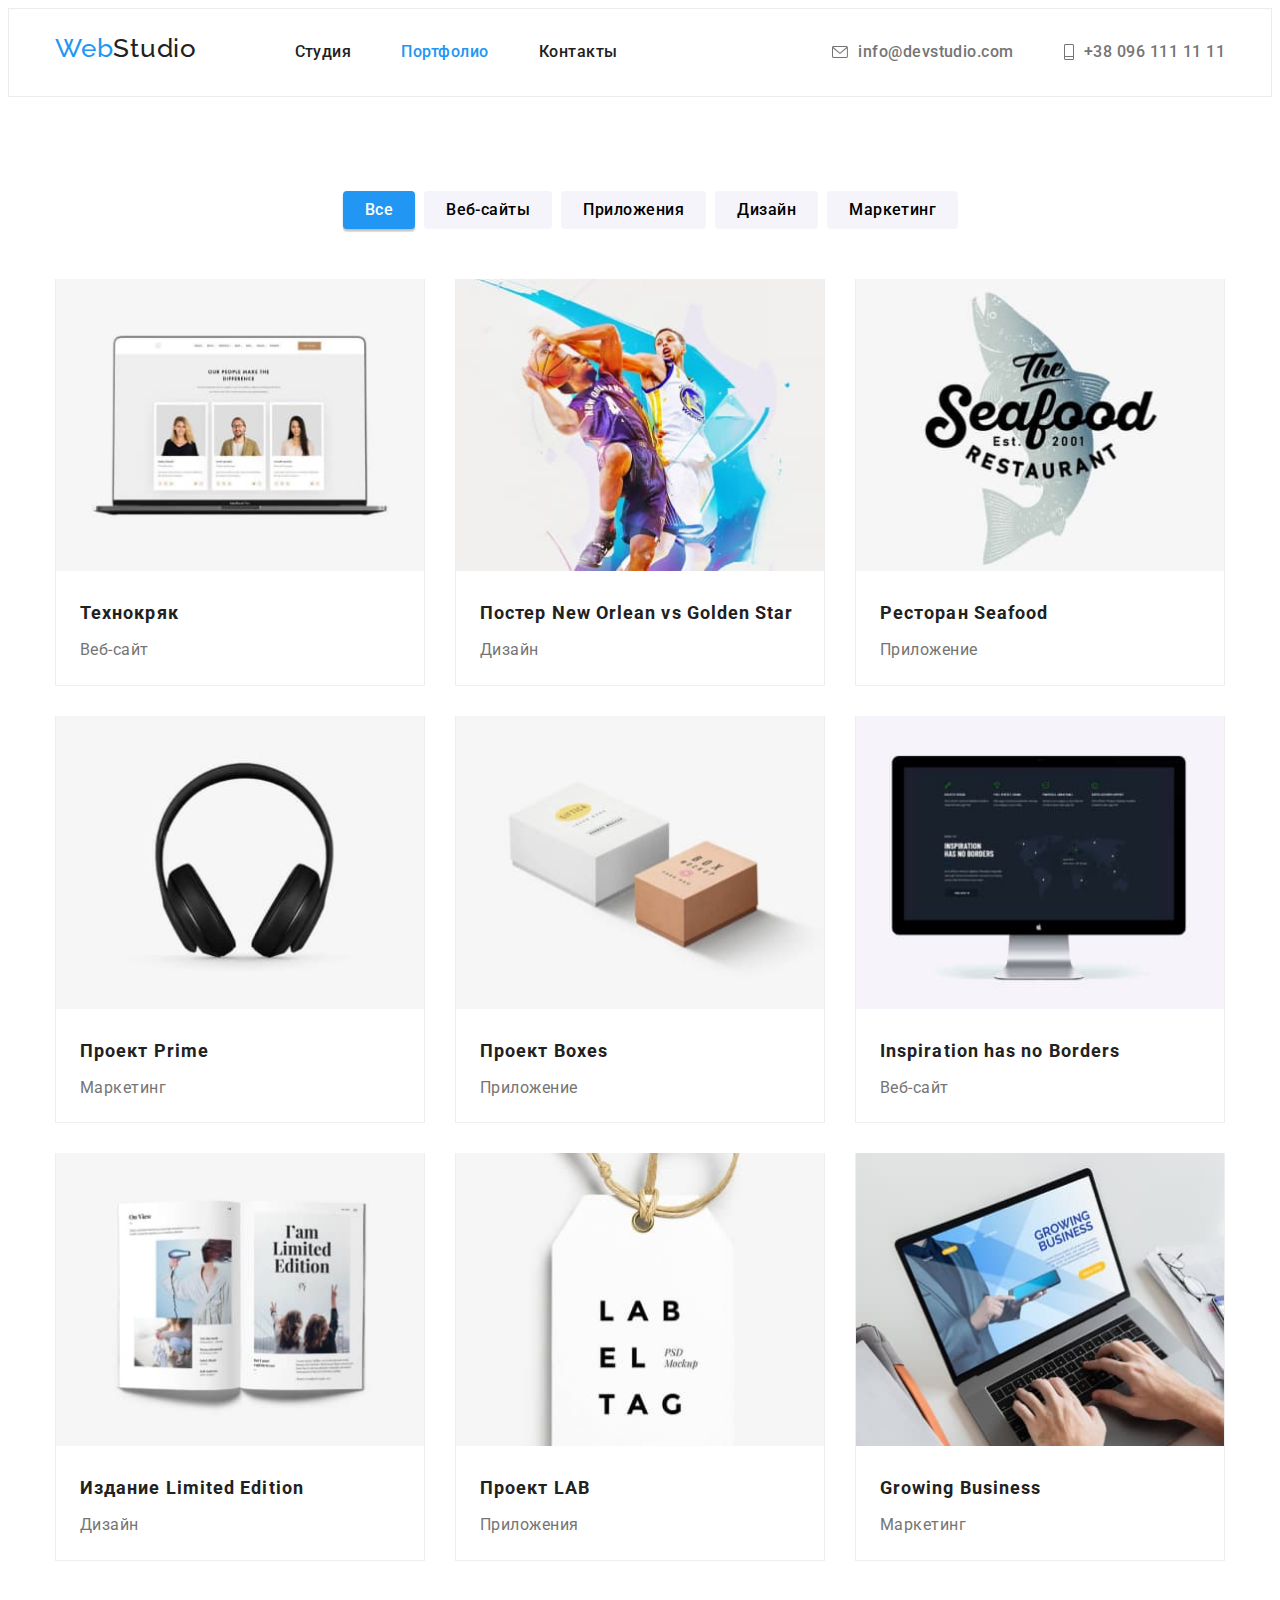
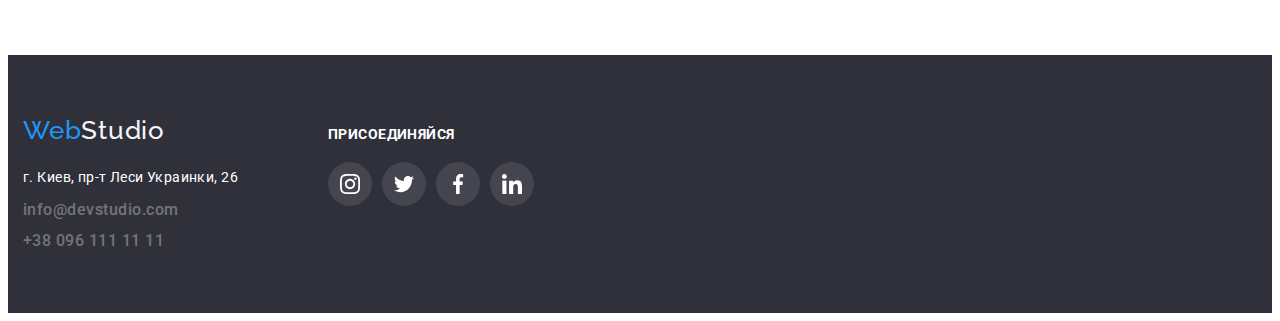
==== commit c30495e0: "Добавляет правки, проходит проверку валидатором" ====
--- a/portfolio.html
+++ b/portfolio.html
@@ -61,7 +61,7 @@
           <h1 class="hidden-title">Портфолио</h1>
           <ul class="list card-set menu-item">
             <li class="menu">
-              <button type="button" class="button-menu">Все</button>
+              <button type="button" class="button-menu default-btn">Все</button>
             </li>
             <li class="menu">
               <button type="button" class="button-menu">Веб-сайты</button>
--- a/css /styles.css
+++ b/css /styles.css
@@ -124,6 +124,11 @@
 .link:focus,
 .link:active {
   color: var(--accent-color);
+}
+
+.link:hover .contacts-icon,
+.link:focus .contacts-icon {
+  fill: currentColor;
 }
 
 .address {
@@ -380,11 +385,11 @@
 .clients-link {
   border: 1px solid var(--social-icon-color);
   border-radius: 4px;
-  display: block;
-  padding-left: 32px;
-  padding-right: 32px;
-  padding-top: 16px;
-  padding-bottom: 16px;
+  display: flex;
+  justify-content: center;
+  align-items: center;
+  width: 170px;
+  height: 92px;
 }
 .clients-link:hover .clients-svg,
 .clients-link:focus .clients-svg {
@@ -408,6 +413,10 @@
 .dark-bg.footer {
   padding-top: 60px;
   padding-bottom: 60px;
+}
+.footer-container {
+  display: inline-flex;
+  align-items: baseline;
 }
 .text.address {
   color: #ffffff;
@@ -443,10 +452,7 @@
 .footer-icons-link:hover {
   background-color: var(--accent-color);
 }
-.footer-container {
-  display: inline-flex;
-  align-items: baseline;
-}
+
 .address-container {
   margin-right: 70px;
 }
@@ -467,6 +473,13 @@
   padding-top: 6px;
   padding-bottom: 6px;
 }
+.default-btn {
+  background: var(--accent-color);
+  color: #ffffff;
+  box-shadow: 0px 3px 1px rgba(0, 0, 0, 0.1), 0px 1px 2px rgba(0, 0, 0, 0.08),
+    0px 2px 2px rgba(0, 0, 0, 0.12);
+}
+
 .button-menu:hover,
 .button-menu:focus {
   background-color: var(--accent-color);
@@ -516,7 +529,8 @@
   min-height: 404px;
   border-top: none;
 }
-.portfolio-card:hover {
+.portfolio-card:hover,
+.portfolio-card:focus {
   box-shadow: 0px 1px 1px rgba(0, 0, 0, 0.12), 0px 4px 4px rgba(0, 0, 0, 0.06),
     1px 4px 6px rgba(0, 0, 0, 0.16);
 }
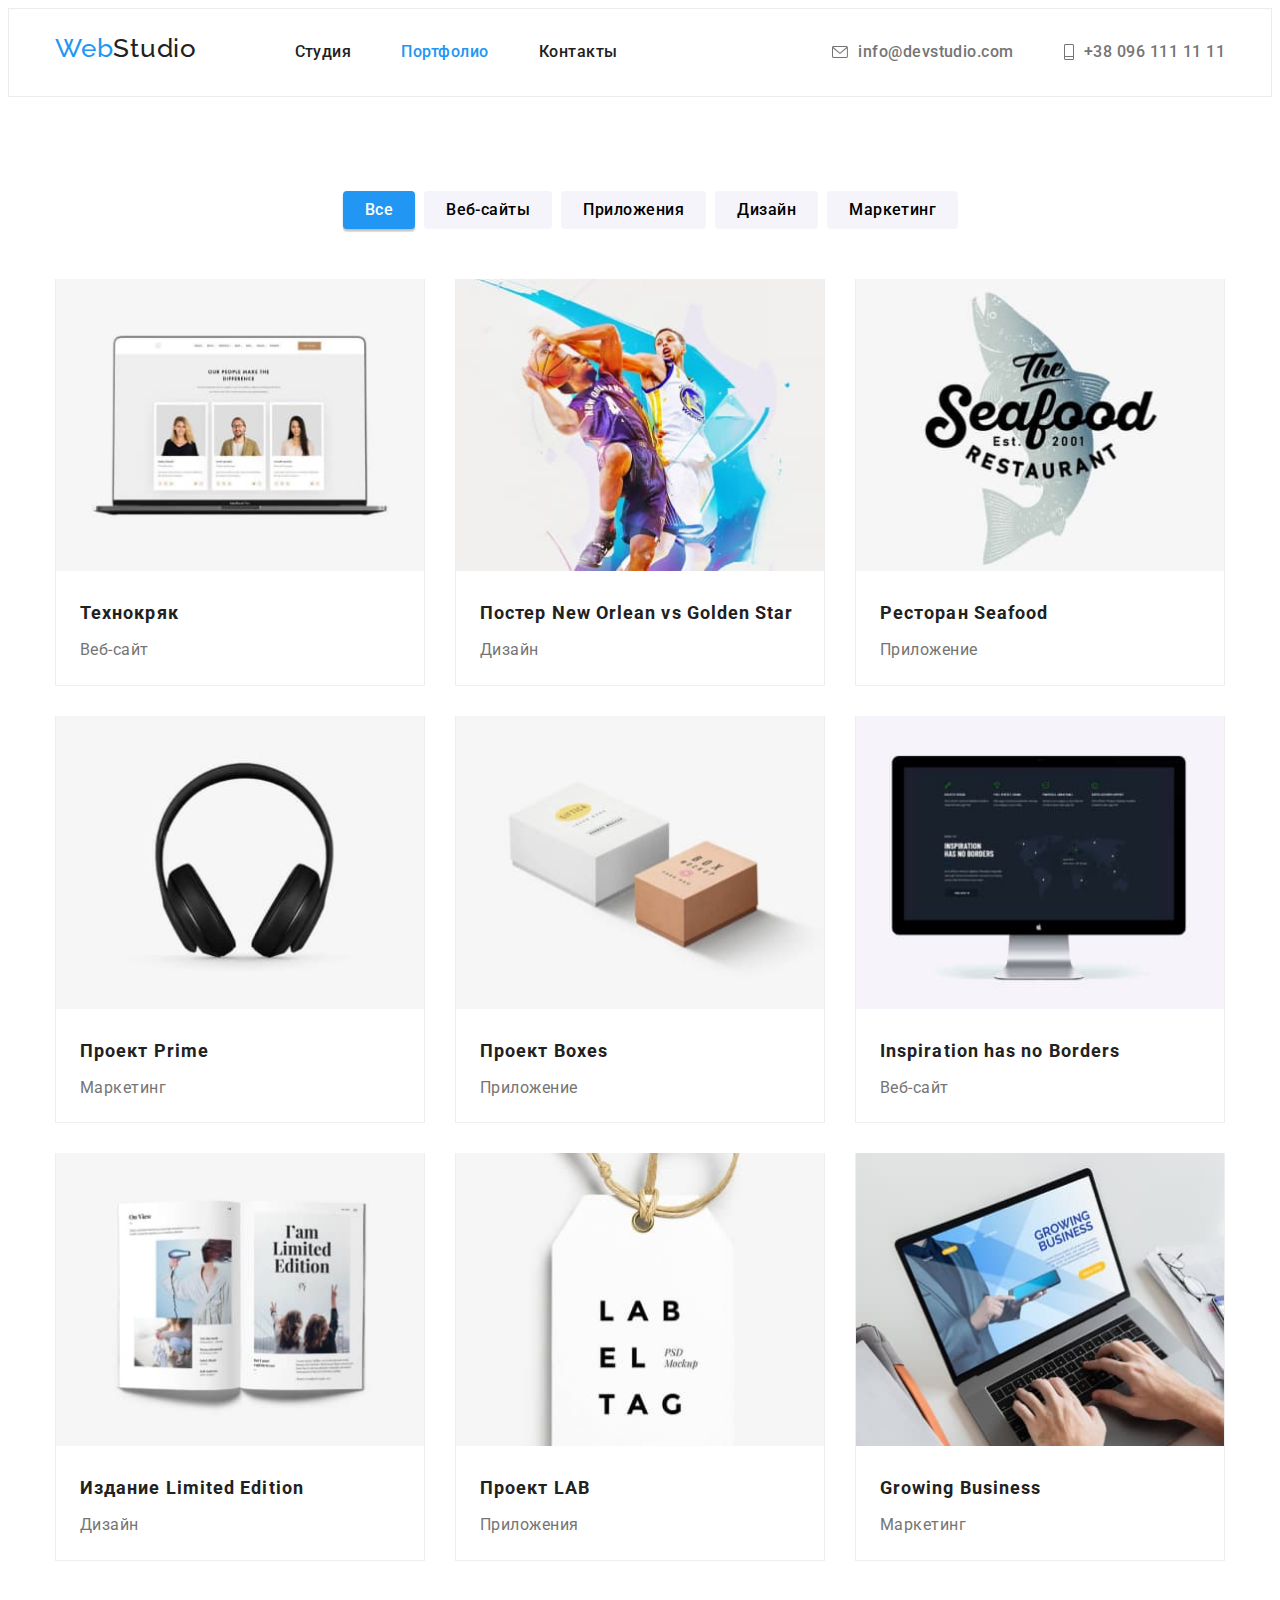
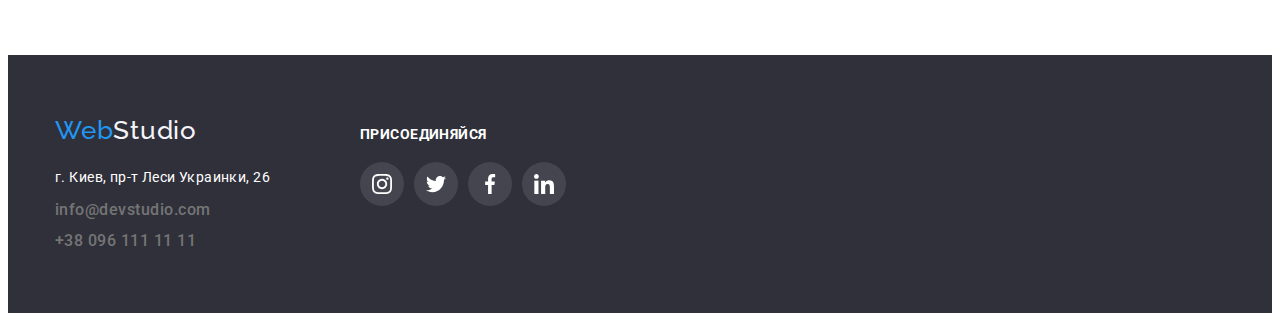
==== commit 946d2eca: "Добавляет правки" ====
--- a/portfolio.html
+++ b/portfolio.html
@@ -15,7 +15,7 @@
       integrity="sha512-ISS7cAi1PEhQ8jnbJpJZMd29NlhNj4AWYyLOSp2CE/CsHxTCu+r+t0D2yoJudVrd0/8fTVPUVDzY5Tvli75u/g=="
       crossorigin="anonymous"
     />
-    <link rel="stylesheet" href="./css /styles.css" />
+    <link rel="stylesheet" href="./css/styles.css" />
   </head>
   <body>
     <!--Шапка сайта-->
@@ -188,77 +188,79 @@
 
     <!-- Футер -->
     <footer class="dark-bg footer">
-      <div class="container footer-container">
-        <div class="address-container">
-          <a class="link logo white" href="./index.html"
-            ><span class="logo-part">Web</span>Studio</a
-          >
-          <address class="address">
-            <p class="text address">г. Киев, пр-т Леси Украинки, 26</p>
-            <ul class="list">
-              <li class="footer-item">
-                <a class="link" href="mailto:info@devstudio.com"
-                  >info@devstudio.com</a
-                >
-              </li>
-              <li class="footer-item">
-                <a class="link" href="tel:+380961111111">+38 096 111 11 11</a>
+      <div class="container">
+        <div class="footer-container">
+          <div class="address-container">
+            <a class="link logo white" href="./index.html"
+              ><span class="logo-part">Web</span>Studio</a
+            >
+            <address class="address">
+              <p class="text address">г. Киев, пр-т Леси Украинки, 26</p>
+              <ul class="list">
+                <li class="footer-item">
+                  <a class="link" href="mailto:info@devstudio.com"
+                    >info@devstudio.com</a
+                  >
+                </li>
+                <li class="footer-item">
+                  <a class="link" href="tel:+380961111111">+38 096 111 11 11</a>
+                </li>
+              </ul>
+            </address>
+          </div>
+          <div class="join-container">
+            <h3 class="third-title">Присоединяйся</h3>
+            <ul class="list social-icons-footer">
+              <li class="social-icons-item">
+                <a
+                  href=""
+                  class="footer-icons-link"
+                  target="_blank"
+                  rel="noopener noreferrer"
+                >
+                  <svg class="footer-icons-svg">
+                    <use href="./images/svg/sprite.svg#icon-instagram"></use>
+                  </svg>
+                </a>
+              </li>
+              <li class="social-icons-item">
+                <a
+                  href=""
+                  class="footer-icons-link"
+                  target="_blank"
+                  rel="noopener noreferrer"
+                >
+                  <svg class="footer-icons-svg">
+                    <use href="./images/svg/sprite.svg#icon-twitter"></use>
+                  </svg>
+                </a>
+              </li>
+              <li class="social-icons-item">
+                <a
+                  href=""
+                  class="footer-icons-link"
+                  target="_blank"
+                  rel="noopener noreferrer"
+                >
+                  <svg class="footer-icons-svg">
+                    <use href="./images/svg/sprite.svg#icon-facebook"></use>
+                  </svg>
+                </a>
+              </li>
+              <li class="social-icons-item">
+                <a
+                  href=""
+                  class="footer-icons-link"
+                  target="_blank"
+                  rel="noopener noreferrer"
+                >
+                  <svg class="footer-icons-svg">
+                    <use href="./images/svg/sprite.svg#icon-linkedin"></use>
+                  </svg>
+                </a>
               </li>
             </ul>
-          </address>
-        </div>
-        <div class="join-container">
-          <h3 class="third-title">Присоединяйся</h3>
-          <ul class="list social-icons">
-            <li class="social-icons-item">
-              <a
-                href=""
-                class="footer-icons-link"
-                target="_blank"
-                rel="noopener noreferrer"
-              >
-                <svg class="footer-icons-svg">
-                  <use href="./images/svg/sprite.svg#icon-instagram"></use>
-                </svg>
-              </a>
-            </li>
-            <li class="social-icons-item">
-              <a
-                href=""
-                class="footer-icons-link"
-                target="_blank"
-                rel="noopener noreferrer"
-              >
-                <svg class="footer-icons-svg">
-                  <use href="./images/svg/sprite.svg#icon-twitter"></use>
-                </svg>
-              </a>
-            </li>
-            <li class="social-icons-item">
-              <a
-                href=""
-                class="footer-icons-link"
-                target="_blank"
-                rel="noopener noreferrer"
-              >
-                <svg class="footer-icons-svg">
-                  <use href="./images/svg/sprite.svg#icon-facebook"></use>
-                </svg>
-              </a>
-            </li>
-            <li class="social-icons-item">
-              <a
-                href=""
-                class="footer-icons-link"
-                target="_blank"
-                rel="noopener noreferrer"
-              >
-                <svg class="footer-icons-svg">
-                  <use href="./images/svg/sprite.svg#icon-linkedin"></use>
-                </svg>
-              </a>
-            </li>
-          </ul>
+          </div>
         </div>
       </div>
     </footer>
--- a/css/styles.css
+++ b/css/styles.css
@@ -0,0 +1,556 @@
+:root {
+  --primary-color: #757575;
+  --secondary-color: #212121;
+  --accent-color: #2196f3;
+  --main-font: "Roboto";
+  --accent-font: "Raleway";
+  --prime-bg: #e5e5e5;
+  --secondary-bg: #f5f4fa;
+  --dark-bg: #2f303a;
+  --social-icon-color: #afb1b8;
+}
+html {
+  box-sizing: border-box;
+}
+
+*,
+*::before,
+*::after {
+  box-sizing: inherit;
+}
+
+h1,
+h2,
+h3,
+h4,
+h5,
+h6,
+p {
+  margin-top: 0;
+}
+
+.list {
+  list-style: none;
+  padding-left: 0;
+  margin: 0;
+}
+
+/* img {
+  display: block;
+  max-width: 100%;
+  height: auto; */
+
+body {
+  font-family: var(--main-font), sans-serif;
+  font-size: 16px;
+  letter-spacing: 0.03em;
+  color: var(--primary-color);
+  font-weight: 400;
+}
+
+.link {
+  color: inherit;
+  text-decoration: none;
+  line-height: 1.43;
+  font-weight: 500;
+  /* padding-top: 32px;
+  padding-bottom: 32px; */
+}
+
+.container {
+  width: 1200px;
+  padding-right: 15px;
+  padding-left: 15px;
+  margin-left: auto;
+  margin-right: auto;
+}
+
+/* Хедер */
+.nav.list {
+  display: inline-flex;
+}
+
+.nav-item:not(:last-child) {
+  margin-right: 50px;
+}
+
+.contacts-item:not(:last-child) {
+  margin-right: 50px;
+}
+.contacts-link {
+  display: flex;
+  align-items: center;
+  padding-top: 32px;
+  padding-bottom: 32px;
+}
+.contacts-icon {
+  width: 16px;
+  height: 12px;
+  margin-right: 10px;
+  fill: var(--primary-color);
+}
+.contacts-icon.phone {
+  width: 10px;
+  height: 16px;
+}
+.link:hover .contacts-icon {
+  fill: var(--accent-color);
+}
+
+.page-header .container {
+  display: flex;
+  align-items: center;
+}
+.nav {
+  margin-right: auto;
+  align-items: center;
+}
+.page-header .list.contacts {
+  display: flex;
+}
+
+.page-header {
+  /* padding-top: 30px;
+  padding-bottom: 30px; */
+  border: 1px solid #ececec;
+}
+
+.link.nav {
+  color: var(--secondary-color);
+  display: block;
+  padding-top: 32px;
+  padding-bottom: 32px;
+}
+.link.nav.current {
+  color: var(--accent-color);
+}
+.link:hover,
+.link:focus,
+.link:active {
+  color: var(--accent-color);
+}
+
+.link:hover .contacts-icon,
+.link:focus .contacts-icon {
+  fill: currentColor;
+}
+
+.address {
+  font-style: inherit;
+  margin: 0;
+}
+.link.logo {
+  color: var(--secondary-color);
+  font-family: var(--accent-font);
+  font-size: 26px;
+  letter-spacing: 0.03em;
+  line-height: 1.19;
+  margin-right: 93px;
+  /* display: inline-block; */
+}
+.link.logo.white {
+  color: #f5f4fa;
+}
+.logo-part {
+  color: var(--accent-color);
+}
+.dark-bg {
+  background-color: var(--dark-bg);
+}
+/* Hero section */
+.hero-section {
+  margin-left: auto;
+  margin-right: auto;
+  padding: 200px 0px;
+  background-image: linear-gradient(
+      to top,
+      rgba(47, 48, 58, 0.4),
+      rgba(47, 48, 58, 0.4)
+    ),
+    url(../images/bgimg.jpg);
+
+  max-width: 1600px;
+  background-repeat: no-repeat;
+}
+
+.hero-container {
+  max-width: 696px;
+}
+
+.title {
+  font-size: 44px;
+  line-height: 1.36;
+  letter-spacing: 0.06em;
+  text-transform: uppercase;
+  text-align: center;
+  font-weight: 900;
+  color: #ffffff;
+}
+.button {
+  font-size: 16px;
+  line-height: 1.87;
+  font-weight: 700;
+  display: flex;
+  text-align: center;
+  align-items: center;
+  letter-spacing: 0.06em;
+  color: white;
+  background-color: var(--accent-color);
+  cursor: pointer;
+  margin-left: auto;
+  margin-right: auto;
+  /* margin-bottom: 200px; */
+  border: none;
+  border-radius: 4px;
+  padding-left: 30px;
+  padding-right: 30px;
+  padding-top: 10px;
+  padding-bottom: 10px;
+}
+.button:focus {
+  background-color: var(--accent-color);
+}
+
+/* Особенности */
+.hidden-title {
+  position: absolute;
+  clip: rect(0 0 0 0);
+  width: 1px;
+  height: 1px;
+  margin: -1px;
+}
+.title-features {
+  font-size: 14px;
+  line-height: 1.14;
+  letter-spacing: 0.03em;
+  text-transform: uppercase;
+  color: var(--secondary-color);
+  font-weight: 700;
+  margin-bottom: 10px;
+}
+.first-feature::before {
+  content: "";
+  width: 270px;
+  height: 120px;
+  background-image: url(../images/svg/antenna.svg);
+  display: block;
+  background-position: right 100px top 25px;
+  background-repeat: no-repeat;
+  border-radius: 4px;
+  background-color: var(--secondary-bg);
+  margin-bottom: 30px;
+}
+
+.second-feature::before {
+  content: "";
+  width: 270px;
+  height: 120px;
+  background-image: url(../images/svg/clock.svg);
+  display: block;
+  background-position: right 100px top 25px;
+  background-repeat: no-repeat;
+  border-radius: 4px;
+  background-color: var(--secondary-bg);
+  margin-bottom: 30px;
+}
+.third-feature::before {
+  content: "";
+  width: 270px;
+  height: 120px;
+  background-image: url(../images/svg/diagram.svg);
+  display: block;
+  background-position: right 100px top 25px;
+  background-repeat: no-repeat;
+  border-radius: 4px;
+  background-color: var(--secondary-bg);
+  margin-bottom: 30px;
+}
+.fourth-feature::before {
+  content: "";
+  width: 270px;
+  height: 120px;
+  background-image: url(../images/svg/astronaut.svg);
+  display: block;
+  background-position: right 100px top 25px;
+  background-repeat: no-repeat;
+  border-radius: 4px;
+  background-color: var(--secondary-bg);
+  margin-bottom: 30px;
+}
+
+.text {
+  font-size: 14px;
+  line-height: 1.71;
+  letter-spacing: 0.03em;
+  color: var(--primary-color);
+}
+.section {
+  padding-top: 94px;
+  padding-bottom: 94px;
+}
+.section.team {
+  background-color: var(--secondary-bg);
+}
+.section.gallery {
+  padding-top: 0;
+}
+
+.second-title {
+  font-size: 36px;
+  line-height: 1.16;
+  text-align: center;
+  letter-spacing: 0.03em;
+  color: var(--secondary-color);
+  font-weight: 700;
+  margin-bottom: 50px;
+}
+.card-set {
+  display: flex;
+  flex-wrap: wrap;
+  margin-right: -30px;
+}
+.features-item {
+  width: 270px;
+  /* height: 101px; */
+  margin-right: 30px;
+  flex-basis: calc((100% - 4 * 30px) / 4);
+}
+
+.gallery-item {
+  margin-right: 30px;
+  flex-basis: calc((100% - 3 * 30px) / 3);
+}
+
+.team-names {
+  font-weight: 500;
+  font-size: 16px;
+  line-height: 1.187;
+  letter-spacing: 0.03em;
+  color: var(--secondary-color);
+  /* padding-top: 30px; */
+  margin-bottom: 0;
+}
+.team-cards {
+  text-align: center;
+  margin-right: 30px;
+  flex-basis: calc((100% - 4 * 30px) / 4);
+  background-color: #fff;
+  box-shadow: 0px 1px 3px rgba(0, 0, 0, 0.12), 0px 1px 1px rgba(0, 0, 0, 0.14),
+    0px 2px 1px rgba(0, 0, 0, 0.2);
+  border-radius: 0px 0px 4px 4px;
+}
+.card-text {
+  padding: 30px;
+}
+.position {
+  font-size: 16px;
+  line-height: 1.18;
+  letter-spacing: 0.03em;
+  color: var(--primary-color);
+  margin-top: 10px;
+  /* padding-bottom: 30px; */
+  margin-bottom: 0;
+}
+/* Иконки соц-сетей */
+.social-icons {
+  display: inline-flex;
+  /* padding-bottom: 30px; */
+  margin-top: 16px;
+}
+.social-icons-item:not(:last-child) {
+  margin-right: 10px;
+}
+.social-icons-svg {
+  width: 20px;
+  height: 20px;
+  fill: var(--social-icon-color);
+}
+.social-icons-link {
+  width: 44px;
+  height: 44px;
+  border-radius: 50%;
+  background-color: #fff;
+  display: flex;
+  align-items: center;
+  justify-content: center;
+}
+.social-icons-link:hover .social-icons-svg,
+.social-icons-link:focus .social-icons-svg {
+  fill: #fff;
+}
+.social-icons-link:hover,
+.social-icons-link:focus {
+  background-color: var(--accent-color);
+}
+
+/* Постоянные клиенты */
+.clients-list {
+  display: flex;
+}
+.clients-link {
+  border: 1px solid var(--social-icon-color);
+  border-radius: 4px;
+  display: flex;
+  justify-content: center;
+  align-items: center;
+  width: 170px;
+  height: 92px;
+}
+.clients-link:hover .clients-svg,
+.clients-link:focus .clients-svg {
+  fill: var(--accent-color);
+}
+.clients-link:hover,
+.clients-link:focus {
+  border-color: var(--accent-color);
+}
+.clients-svg {
+  width: 106px;
+  height: 60px;
+  fill: var(--social-icon-color);
+}
+.clients-item:not(:last-child) {
+  margin-right: 30px;
+}
+
+/* Футер */
+
+.dark-bg.footer {
+  padding-top: 60px;
+  padding-bottom: 60px;
+}
+.footer-container {
+  display: inline-flex;
+  align-items: baseline;
+}
+.text.address {
+  color: #ffffff;
+  margin-top: 20px;
+}
+.footer-item {
+  margin-top: 9px;
+}
+.third-title {
+  font-weight: bold;
+  font-size: 14px;
+  line-height: 16px;
+  letter-spacing: 0.03em;
+  text-transform: uppercase;
+  color: #ffffff;
+  margin-bottom: 0px;
+}
+/* Иконки футера */
+.social-icons-footer {
+  display: inline-flex;
+  margin-top: 20px;
+}
+
+.footer-icons-link {
+  width: 44px;
+  height: 44px;
+  border-radius: 50%;
+  background-color: rgba(255, 255, 255, 0.1);
+  display: flex;
+  align-items: center;
+  justify-content: center;
+}
+.footer-icons-svg {
+  width: 20px;
+  height: 20px;
+  fill: #ffffff;
+}
+.footer-icons-link:hover {
+  background-color: var(--accent-color);
+}
+
+.address-container {
+  margin-right: 70px;
+}
+/* Портфолио */
+.button-menu {
+  background: var(--secondary-bg);
+  border-radius: 4px;
+  font-family: Roboto;
+  font-size: 16px;
+  line-height: 1.62;
+  text-align: center;
+  letter-spacing: 0.03em;
+  align-items: center;
+  font-weight: 500;
+  border: none;
+  padding-left: 22px;
+  padding-right: 22px;
+  padding-top: 6px;
+  padding-bottom: 6px;
+}
+.default-btn {
+  background: var(--accent-color);
+  color: #ffffff;
+  box-shadow: 0px 3px 1px rgba(0, 0, 0, 0.1), 0px 1px 2px rgba(0, 0, 0, 0.08),
+    0px 2px 2px rgba(0, 0, 0, 0.12);
+}
+
+.button-menu:hover,
+.button-menu:focus {
+  background-color: var(--accent-color);
+  color: #ffffff;
+  box-shadow: 0px 3px 1px rgba(0, 0, 0, 0.1), 0px 1px 2px rgba(0, 0, 0, 0.08),
+    0px 2px 2px rgba(0, 0, 0, 0.12);
+}
+.menu {
+  text-align: center;
+  margin-right: 9px;
+}
+.list.menu-item {
+  justify-content: center;
+  margin-bottom: 50px;
+}
+.portfolio-text {
+  padding-left: 24px;
+  padding-right: 24px;
+  padding-top: 20px;
+  padding-bottom: 20px;
+}
+
+.portfolio-tittle {
+  font-weight: 700;
+  font-size: 18px;
+  line-height: 2;
+  letter-spacing: 0.06em;
+  color: var(--secondary-color);
+  margin-bottom: 0;
+}
+.portfolio-item {
+  font-size: 16px;
+  line-height: 1.87;
+  letter-spacing: 0.03em;
+  color: var(--primary-color);
+  /* margin-left: 24px; */
+  /* margin-bottom: 20px; */
+  margin-top: 4px;
+  margin-block-end: 0em;
+}
+.portfolio-card {
+  margin-right: 30px;
+  flex-basis: calc((100% - 9 * 30px) / 9);
+  border: 1px solid #eeeeee;
+  width: 370px;
+  margin-bottom: 30px;
+  min-height: 404px;
+  border-top: none;
+}
+.portfolio-card:hover,
+.portfolio-card:focus {
+  box-shadow: 0px 1px 1px rgba(0, 0, 0, 0.12), 0px 4px 4px rgba(0, 0, 0, 0.06),
+    1px 4px 6px rgba(0, 0, 0, 0.16);
+  box-shadow: 0px 1px 1px rgba(0, 0, 0, 0.12), 0px 4px 4px rgba(0, 0, 0, 0.06),
+    1px 4px 6px rgba(0, 0, 0, 0.16);
+}
+
+.portfolio-card:nth-child(3n) {
+  margin-right: 0;
+}
+
+.portfolio-card:nth-last-child(-n + 3) {
+  margin-bottom: 0;
+}
